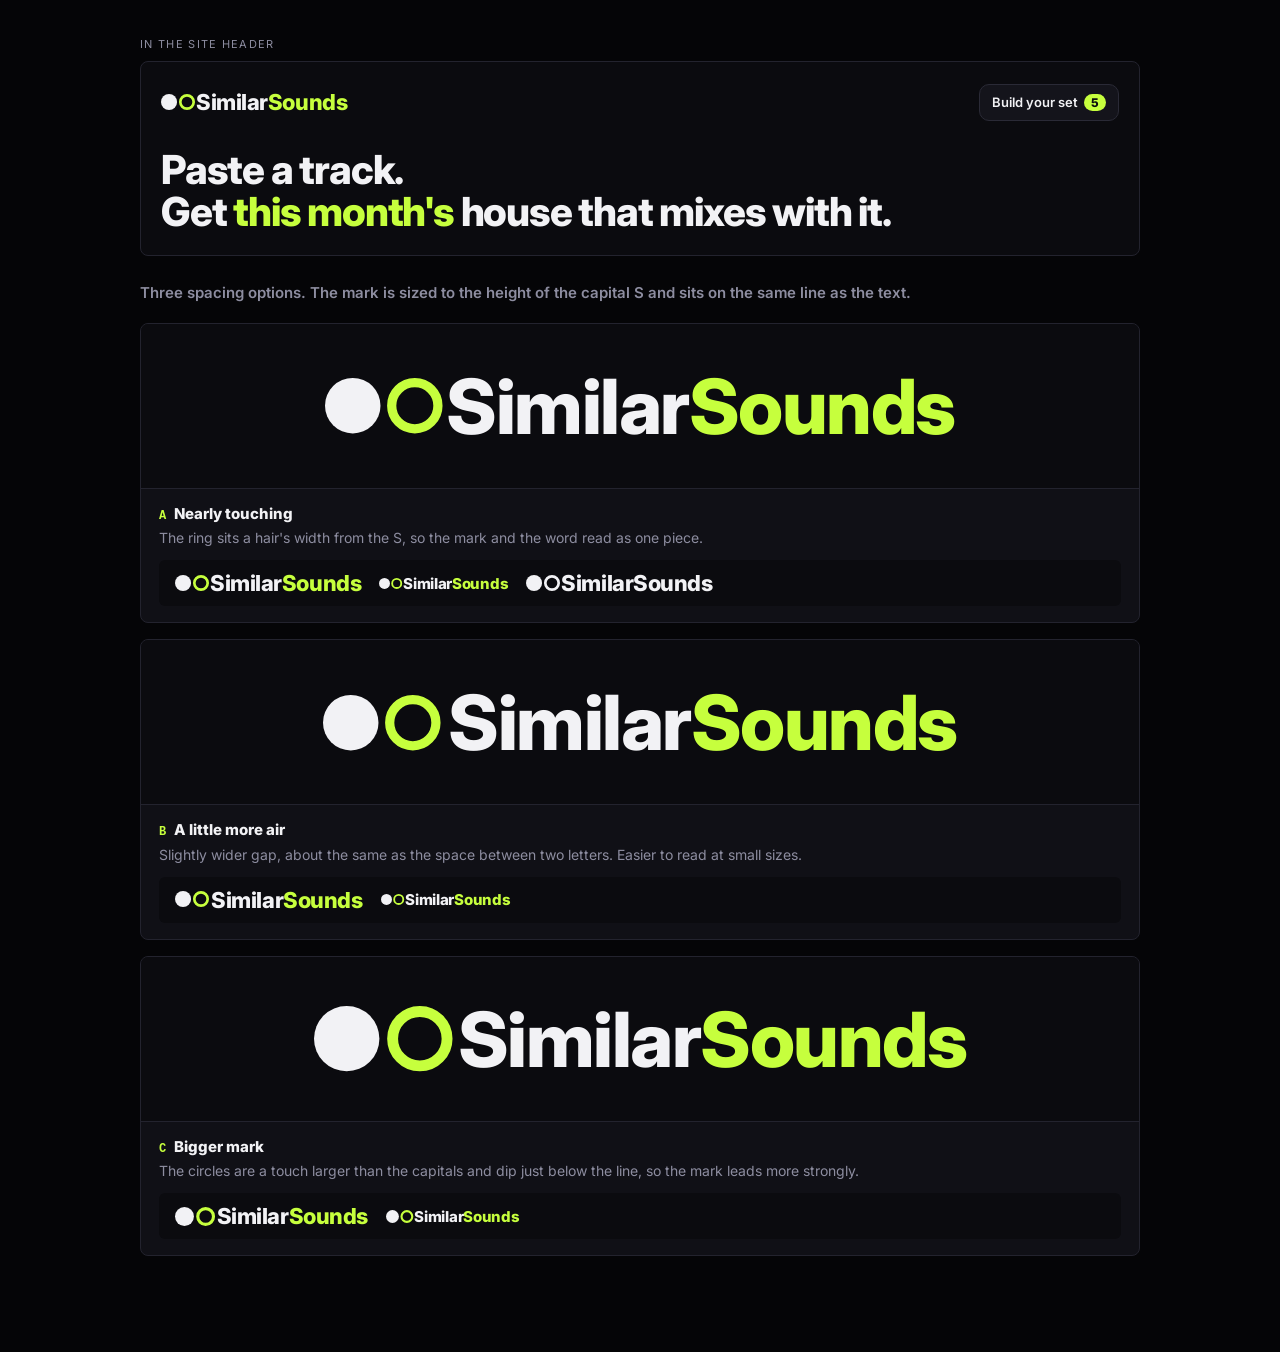
==== brand/lockup.html @ 9e2195da "New Echo logo: big SimilarSounds lockup, smaller tagline, tab icon The Echo mark (white dot + green " ====
<!doctype html>
<html lang="en">
<head>
<meta charset="utf-8">
<meta name="viewport" content="width=device-width, initial-scale=1">
<title>SimilarSounds lockup</title>
<link href="https://fonts.googleapis.com/css2?family=Inter:wght@400;600;800&display=swap" rel="stylesheet">
<style>
  :root { --white: #f2f2f5; --green: #c6ff3d; --ink: #0b0b0f; --muted: #8d8da0; --line: #23232e; }
  body { margin: 0; background: #050507; color: var(--white); font: 15px/1.5 Inter, system-ui, sans-serif; }
  .wrap { max-width: 1000px; margin: 0 auto; padding: 36px 16px 80px; }
  h1 { font-size: 15px; font-weight: 600; color: var(--muted); margin: 0 0 18px; }

  /* The lockup: Echo mark sized to the capital-S height, sitting on the baseline */
  .lockup { display: inline-block; font-weight: 800; letter-spacing: -0.02em; white-space: nowrap; line-height: 1; }
  /* height = capital-S height (Inter caps are ~0.73em); width keeps the mark's 89:42 shape */
  .lockup .mark { display: inline-block; height: 0.73em; width: 1.547em; vertical-align: baseline; overflow: visible; }
  .lockup b { color: var(--green); font-weight: 800; }
  .gap-a .mark { margin-right: 0.10em; }
  .gap-b .mark { margin-right: 0.045em; }
  .gap-c .mark { height: 0.86em; width: 1.823em; margin-right: 0.07em; vertical-align: -0.065em; }

  .opt { background: #101016; border: 1px solid var(--line); border-radius: 8px; margin-bottom: 16px; overflow: hidden; }
  .stage { background: var(--ink); padding: 44px 24px; display: grid; place-items: center; border-bottom: 1px solid var(--line); overflow: hidden; }
  .stage .lockup { font-size: clamp(34px, 9vw, 76px); }
  .meta { padding: 14px 18px 16px; }
  .meta .t { font-weight: 800; }
  .meta .t span { color: var(--green); font: 700 12px ui-monospace, monospace; margin-right: 8px; }
  .meta p { color: var(--muted); margin: 2px 0 12px; font-size: 14px; }
  .sizes { display: flex; flex-wrap: wrap; align-items: center; gap: 18px; background: var(--ink); border-radius: 6px; padding: 12px 16px; }
  .sizes .lockup.s1 { font-size: 22px; }
  .sizes .lockup.s2 { font-size: 15px; }
  .sizes .mono, .sizes .mono b { color: var(--white); }
  .sizes .mono .ring { stroke: var(--white); }

  /* Site-header preview */
  .header { background: var(--ink); border: 1px solid var(--line); border-radius: 8px; padding: 22px 20px; margin-bottom: 26px; }
  .header .bar { display: flex; justify-content: space-between; align-items: center; gap: 12px; flex-wrap: wrap; }
  .header .lockup { font-size: 22px; }
  .header .stats { color: var(--muted); font-size: 13px; }
  .header .btn { background: #14141b; border: 1px solid #2a2a36; border-radius: 10px; padding: 8px 12px; font-weight: 600; font-size: 13px; }
  .header .btn i { font-style: normal; background: var(--green); color: var(--ink); border-radius: 99px; padding: 1px 7px; margin-left: 6px; font-weight: 800; font-size: 12px; }
  .header h2 { font-size: clamp(26px, 5vw, 40px); line-height: 1.05; letter-spacing: -0.03em; margin: 28px 0 0; font-weight: 800; }
  .header h2 em { font-style: normal; color: var(--green); }
  .label { font-size: 11px; text-transform: uppercase; letter-spacing: .12em; color: var(--muted); margin: 0 0 8px; }
</style>
</head>
<body>
<div class="wrap">
  <!-- Echo mark cropped tight (viewBox 16 39 89 42): white dot + green ring, as in logo-02 -->

  <p class="label">In the site header</p>
  <div class="header">
    <div class="bar">
      <span class="lockup gap-b"><svg class="mark" viewBox="16 39 89 42"><circle cx="37" cy="60" r="21" fill="#f2f2f5"/><circle cx="84" cy="60" r="17.5" fill="none" stroke="#c6ff3d" stroke-width="7"/></svg>Similar<b>Sounds</b></span>
      <span class="btn">Build your set<i>5</i></span>
    </div>
    <h2>Paste a track.<br>Get <em>this month's</em> house that mixes with it.</h2>
  </div>

  <h1>Three spacing options. The mark is sized to the height of the capital S and sits on the same line as the text.</h1>

  <section class="opt">
    <div class="stage"><span class="lockup gap-b"><svg class="mark" viewBox="16 39 89 42"><circle cx="37" cy="60" r="21" fill="#f2f2f5"/><circle cx="84" cy="60" r="17.5" fill="none" stroke="#c6ff3d" stroke-width="7"/></svg>Similar<b>Sounds</b></span></div>
    <div class="meta">
      <div class="t"><span>A</span>Nearly touching</div>
      <p>The ring sits a hair's width from the S, so the mark and the word read as one piece.</p>
      <div class="sizes">
        <span class="lockup gap-b s1"><svg class="mark" viewBox="16 39 89 42"><circle cx="37" cy="60" r="21" fill="#f2f2f5"/><circle cx="84" cy="60" r="17.5" fill="none" stroke="#c6ff3d" stroke-width="7"/></svg>Similar<b>Sounds</b></span>
        <span class="lockup gap-b s2"><svg class="mark" viewBox="16 39 89 42"><circle cx="37" cy="60" r="21" fill="#f2f2f5"/><circle cx="84" cy="60" r="17.5" fill="none" stroke="#c6ff3d" stroke-width="7"/></svg>Similar<b>Sounds</b></span>
        <span class="lockup gap-b s1 mono"><svg class="mark" viewBox="16 39 89 42"><circle cx="37" cy="60" r="21" fill="#f2f2f5"/><circle cx="84" cy="60" r="17.5" fill="none" stroke="#f2f2f5" stroke-width="7"/></svg>Similar<b>Sounds</b></span>
      </div>
    </div>
  </section>

  <section class="opt">
    <div class="stage"><span class="lockup gap-a"><svg class="mark" viewBox="16 39 89 42"><circle cx="37" cy="60" r="21" fill="#f2f2f5"/><circle cx="84" cy="60" r="17.5" fill="none" stroke="#c6ff3d" stroke-width="7"/></svg>Similar<b>Sounds</b></span></div>
    <div class="meta">
      <div class="t"><span>B</span>A little more air</div>
      <p>Slightly wider gap, about the same as the space between two letters. Easier to read at small sizes.</p>
      <div class="sizes">
        <span class="lockup gap-a s1"><svg class="mark" viewBox="16 39 89 42"><circle cx="37" cy="60" r="21" fill="#f2f2f5"/><circle cx="84" cy="60" r="17.5" fill="none" stroke="#c6ff3d" stroke-width="7"/></svg>Similar<b>Sounds</b></span>
        <span class="lockup gap-a s2"><svg class="mark" viewBox="16 39 89 42"><circle cx="37" cy="60" r="21" fill="#f2f2f5"/><circle cx="84" cy="60" r="17.5" fill="none" stroke="#c6ff3d" stroke-width="7"/></svg>Similar<b>Sounds</b></span>
      </div>
    </div>
  </section>

  <section class="opt">
    <div class="stage"><span class="lockup gap-c"><svg class="mark" viewBox="16 39 89 42"><circle cx="37" cy="60" r="21" fill="#f2f2f5"/><circle cx="84" cy="60" r="17.5" fill="none" stroke="#c6ff3d" stroke-width="7"/></svg>Similar<b>Sounds</b></span></div>
    <div class="meta">
      <div class="t"><span>C</span>Bigger mark</div>
      <p>The circles are a touch larger than the capitals and dip just below the line, so the mark leads more strongly.</p>
      <div class="sizes">
        <span class="lockup gap-c s1"><svg class="mark" viewBox="16 39 89 42"><circle cx="37" cy="60" r="21" fill="#f2f2f5"/><circle cx="84" cy="60" r="17.5" fill="none" stroke="#c6ff3d" stroke-width="7"/></svg>Similar<b>Sounds</b></span>
        <span class="lockup gap-c s2"><svg class="mark" viewBox="16 39 89 42"><circle cx="37" cy="60" r="21" fill="#f2f2f5"/><circle cx="84" cy="60" r="17.5" fill="none" stroke="#c6ff3d" stroke-width="7"/></svg>Similar<b>Sounds</b></span>
      </div>
    </div>
  </section>
</div>
</body>
</html>
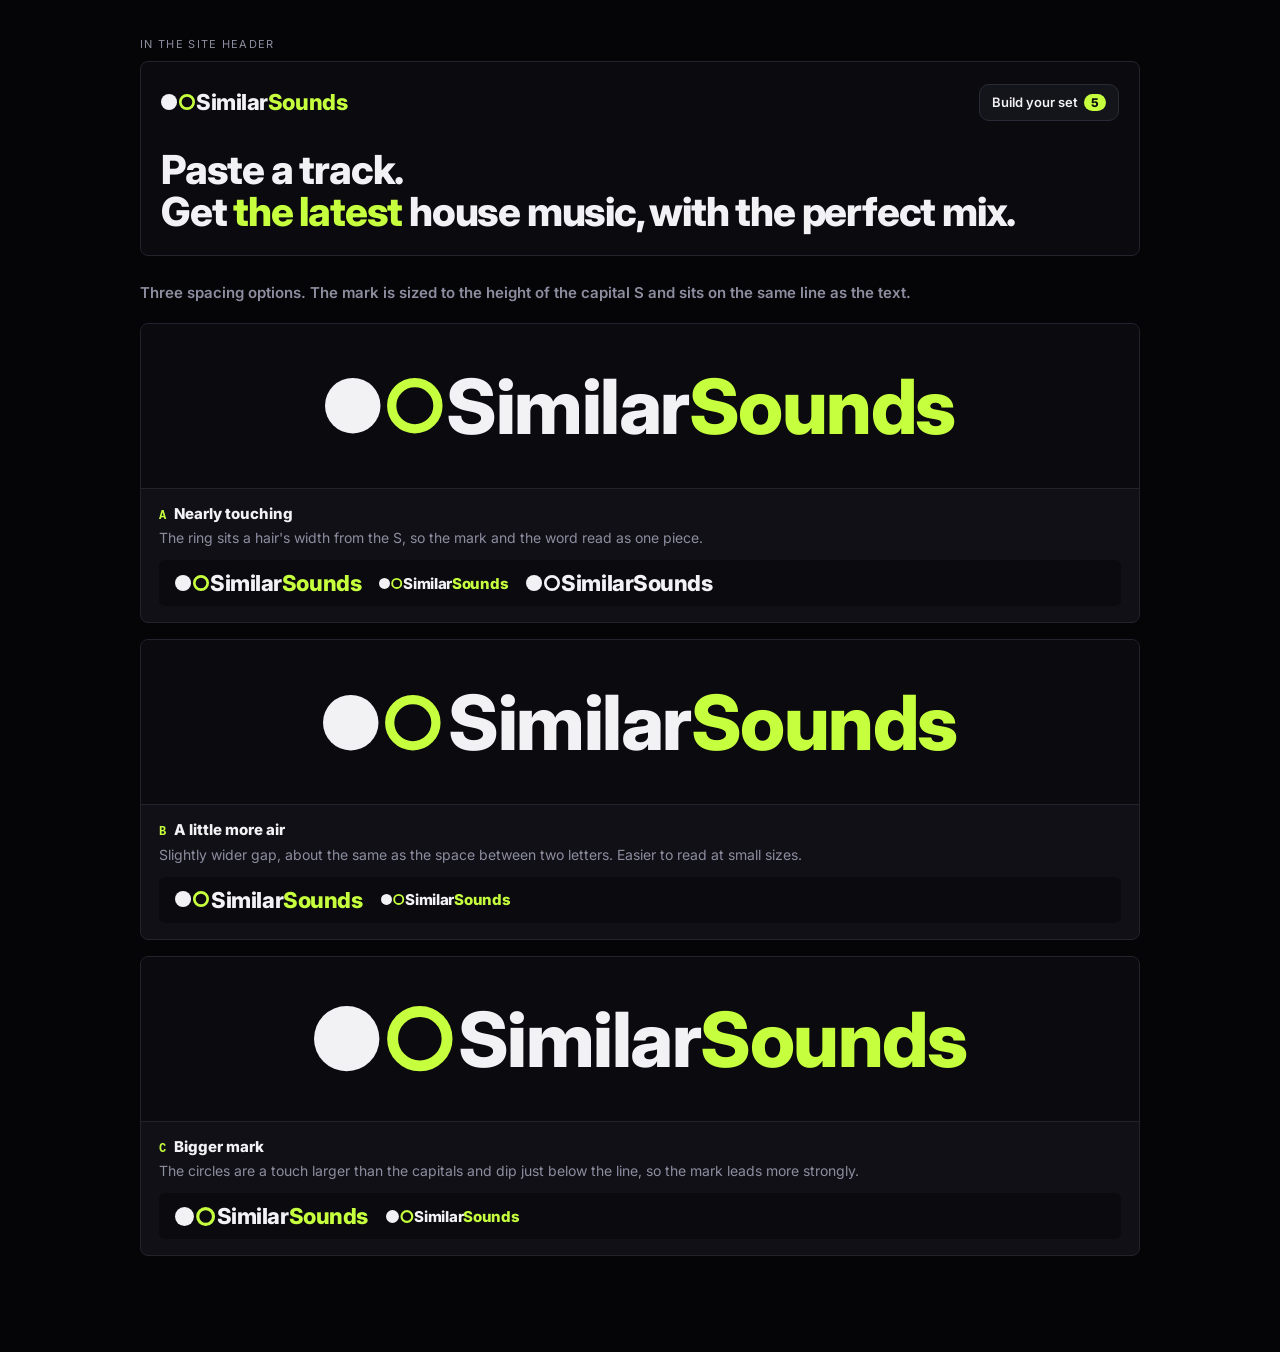
==== commit b4a1f08d: "New headline: Get the latest house music, with the perfect mix. Co-Authored-By: Claude Opus 5.5 <nor" ====
--- a/brand/lockup.html
+++ b/brand/lockup.html
@@ -55,7 +55,7 @@
       <span class="lockup gap-b"><svg class="mark" viewBox="16 39 89 42"><circle cx="37" cy="60" r="21" fill="#f2f2f5"/><circle cx="84" cy="60" r="17.5" fill="none" stroke="#c6ff3d" stroke-width="7"/></svg>Similar<b>Sounds</b></span>
       <span class="btn">Build your set<i>5</i></span>
     </div>
-    <h2>Paste a track.<br>Get <em>this month's</em> house that mixes with it.</h2>
+    <h2>Paste a track.<br>Get <em>the latest</em> house music, with the perfect mix.</h2>
   </div>
 
   <h1>Three spacing options. The mark is sized to the height of the capital S and sits on the same line as the text.</h1>
